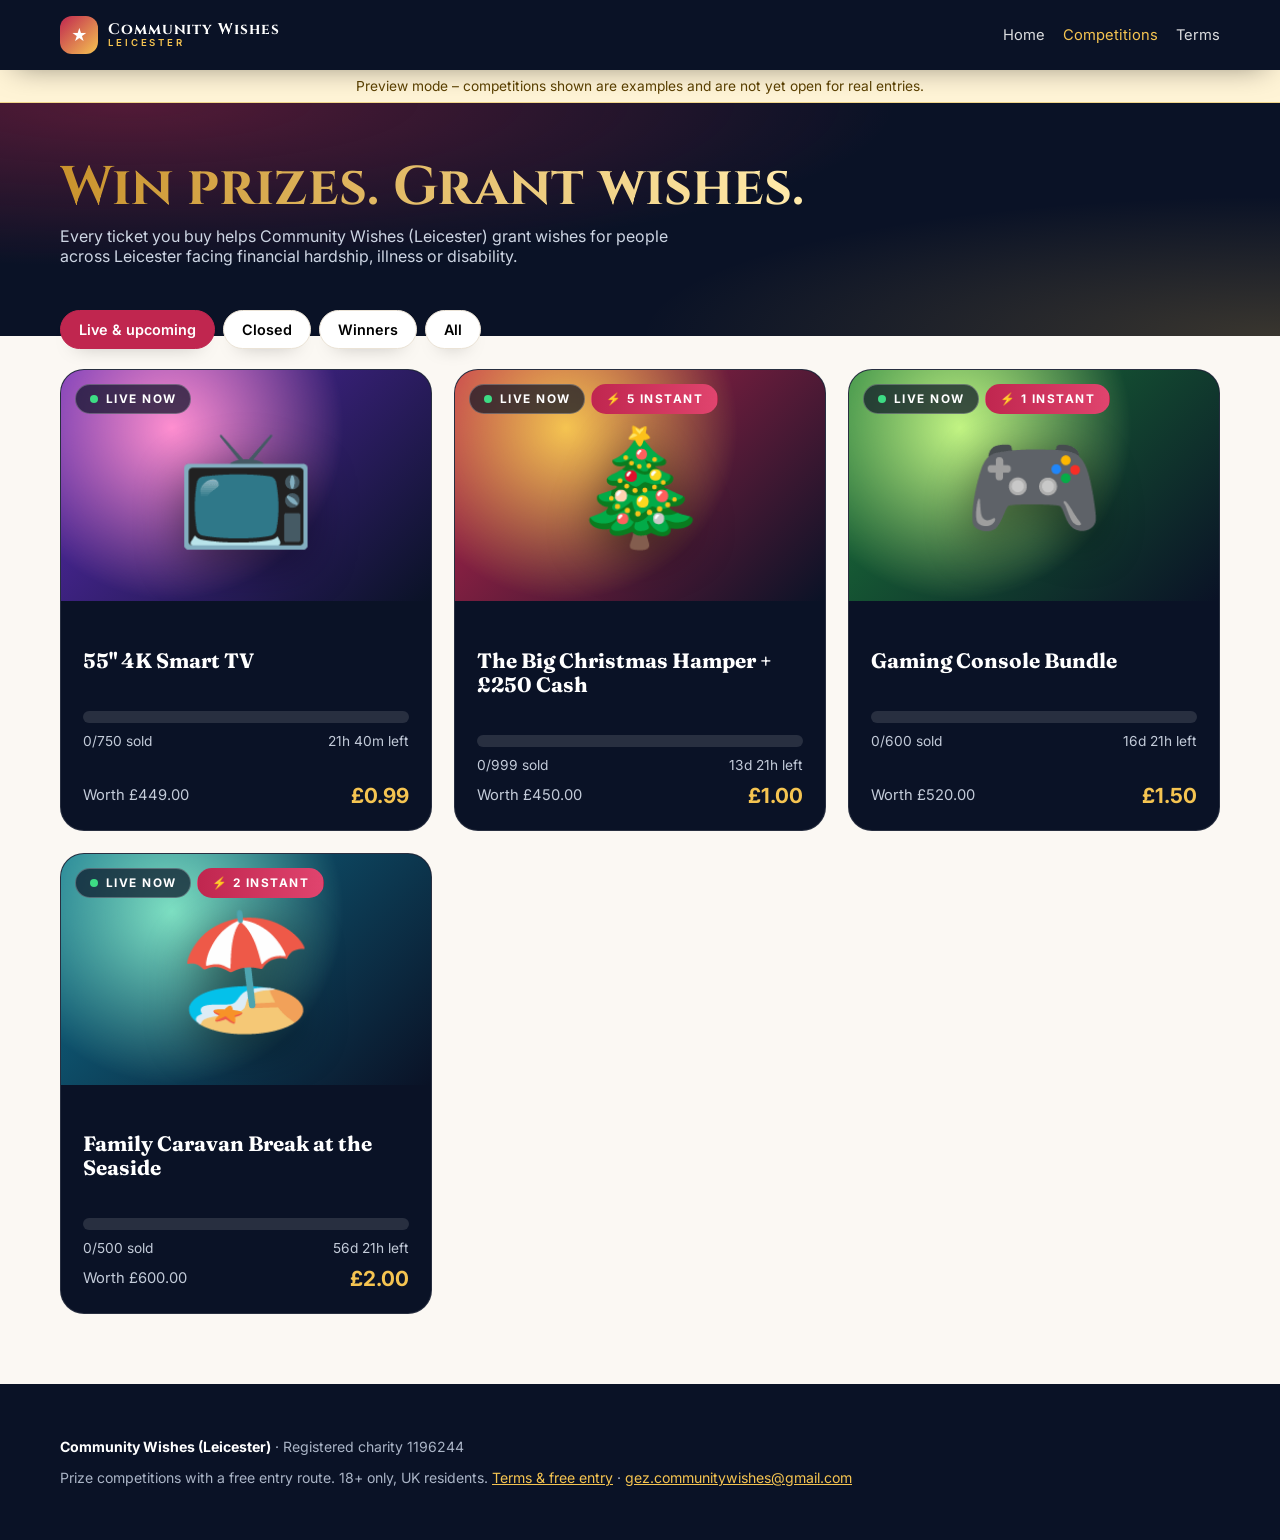
==== competitions.html @ ba55ee54 "Add charity competitions platform, admin, live draw and Xero export - Front-page competitions showca" ====
<!DOCTYPE html>
<html lang="en-GB">
<head>
<meta charset="utf-8"><meta name="viewport" content="width=device-width, initial-scale=1">
<title>Competitions | Community Wishes (Leicester)</title>
<meta name="description" content="Charity prize competitions from Community Wishes (Leicester). Win prizes, grant wishes. Registered charity 1196244.">
<meta name="theme-color" content="#0a1226">
<link rel="preconnect" href="https://fonts.googleapis.com"><link rel="preconnect" href="https://fonts.gstatic.com" crossorigin>
<link href="https://fonts.googleapis.com/css2?family=Cinzel:wght@700;900&family=Fraunces:opsz,wght@9..144,500;9..144,700&family=Inter:wght@400;500;600;700&display=swap" rel="stylesheet">
<link rel="stylesheet" href="comp/comp.css">
</head>
<body class="cw-page">
<header class="cw-top"><div class="in">
 <a class="cw-logo" href="./"><i>★</i><b>Community Wishes<small>LEICESTER</small></b></a>
 <nav><a href="./" class="hide-m">Home</a><a href="competitions.html" class="on">Competitions</a><a href="terms.html">Terms</a></nav>
</div></header>
<div id="banner"></div>
<main id="app"></main>
<footer class="cw-foot"><div class="cw-wrap" id="foot"></div></footer>

<div class="cw-modal" id="modal" role="dialog" aria-modal="true" aria-labelledby="mt"><div class="box"><button class="x" aria-label="Close">✕</button><div id="mbody"></div></div></div>
<canvas class="cw-confetti" id="confetti" aria-hidden="true"></canvas>

<script src="comp/store.js"></script>
<script>
const {esc,money,art,phase,PHASE_LABEL,soldCount,takenTickets,countdownParts}=CW;
const app=document.getElementById('app'), S=()=>CW.state, st=()=>CW.state.settings;
const params=new URLSearchParams(location.search);
let picked=new Set(), qty=1, page=0, filter='live', mode='dip';

function foot(){document.getElementById('foot').innerHTML=`<p><b style="color:#fff">${esc(st().charity)}</b> · Registered charity ${esc(st().charityNo)}</p>
<p style="margin-top:8px">Prize competitions with a free entry route. 18+ only, UK residents. <a href="terms.html">Terms & free entry</a> · <a href="mailto:${esc(st().email)}">${esc(st().email)}</a></p>`;
document.getElementById('banner').innerHTML=st().previewMode?'<div class="cw-banner">Preview mode – competitions shown are examples and are not yet open for real entries.</div>':'';}

/* ---------------- list ---------------- */
function list(){
  const comps=S().competitions.filter(c=>c.status!=='draft');
  const groups={live:c=>['live','soon'].includes(phase(c)),closed:c=>['closed','soldout','paused'].includes(phase(c)),drawn:c=>phase(c)==='drawn',all:()=>true};
  const shown=comps.filter(groups[filter]).sort((a,b)=>(a.endAt||0)-(b.endAt||0));
  document.title='Competitions | '+st().charity;
  app.innerHTML=`<section class="cw-hero"><div class="cw-wrap"><h1>Win prizes. Grant wishes.</h1>
   <p>Every ticket you buy helps ${esc(st().charity)} grant wishes for people across Leicester facing financial hardship, illness or disability.</p></div></section>
   <div class="cw-wrap"><div class="cw-filter">${[['live','Live & upcoming'],['closed','Closed'],['drawn','Winners'],['all','All']].map(([k,l])=>`<button data-f="${k}" aria-pressed="${filter===k}">${l}</button>`).join('')}</div>
   ${shown.length?`<div class="cw-list-grid">${shown.map(card).join('')}</div>`:`<div class="cw-empty"><h2 class="cw-section-t">Nothing here yet</h2><p>Check back soon – new competitions are added regularly.</p></div>`}</div>`;
  app.querySelectorAll('.cw-filter button').forEach(b=>b.onclick=()=>{filter=b.dataset.f;list()});
}
function card(c){
  const p=phase(c),sold=soldCount(c.id),pct=Math.min(100,Math.round(sold/c.maxTickets*100)),iw=(c.instantWins||[]).filter(w=>!w.wonBy).length;
  return `<a class="cw-card" href="?id=${encodeURIComponent(c.id)}"><div class="pic">${art(c)}<div class="tag"><span class="cw-tag ${p==='live'?'live':''}">${PHASE_LABEL[p]}</span>${iw?`<span class="cw-tag iw">⚡ ${iw} instant</span>`:''}</div></div>
  <div class="ci"><h4>${esc(c.title)}</h4>${p==='drawn'&&c.winner?`<div style="color:#ffe9a8">🏆 ${esc(c.winner.name.split(' ')[0])} – ticket #${c.winner.ticket}</div>`:`<div class="cw-bar"><i style="width:${pct}%"></i></div><div class="cw-barl" style="margin-top:0"><span>${sold}/${c.maxTickets} sold</span><span data-cds="${c.endAt}"></span></div>`}
  <div class="meta"><span>Worth ${money(c.prizeValue)}</span><b>${money(c.price)}</b></div></div></a>`;
}

/* ---------------- detail ---------------- */
function detail(c){
  const p=phase(c),sold=soldCount(c.id),left=c.maxTickets-sold,pct=Math.min(100,Math.round(sold/c.maxTickets*100));
  const max=Math.max(1,Math.min(c.maxPerPerson||left,left));
  qty=Math.min(Math.max(1,qty),max);
  document.title=c.title+' | '+st().charity;
  const open=p==='live';
  app.innerHTML=`<section class="cw-hero"><div class="cw-wrap"><p style="margin-bottom:10px"><a href="competitions.html" style="color:#f5c451;text-decoration:none">← All competitions</a></p>
   <span class="cw-tag ${p==='live'?'live':''}">${PHASE_LABEL[p]}</span><h1 style="margin-top:14px">${esc(c.title)}</h1>${c.subtitle?`<p>${esc(c.subtitle)}</p>`:''}</div></section>
  <div class="cw-wrap"><div class="cw-detail">
   <div style="display:grid;gap:22px;align-content:start">
    <div class="media">${art(c,true)}</div>
    <div class="cw-panel"><h2>The prize</h2><p style="font-weight:600;font-size:1.1rem">${esc(c.prize||c.title)} <span style="color:var(--cw-brand)">· worth ${money(c.prizeValue)}</span></p>
     ${c.description?`<p style="margin-top:10px;color:var(--cw-ink2);white-space:pre-line">${esc(c.description)}</p>`:''}
     <ul style="margin:16px 0 0;padding-left:18px;color:var(--cw-ink2);line-height:1.9">
      <li>${c.maxTickets} tickets · max ${c.maxPerPerson} per person</li>
      <li>${c.drawMode==='live'?'Drawn <b>live</b> by our team (streamed on Facebook)':'Drawn <b>automatically</b> & randomly when the timer ends'}</li>
      <li>Closes ${new Date(c.endAt).toLocaleString('en-GB',{weekday:'short',day:'numeric',month:'short',hour:'2-digit',minute:'2-digit'})}</li>
      <li>Free postal entry available – <a href="terms.html#free">how to enter for free</a></li></ul></div>
    ${(c.instantWins||[]).length?`<div class="cw-panel"><h2>⚡ Instant wins</h2><p style="color:var(--cw-ink2);margin:0 0 12px">If one of your ticket numbers matches a hidden instant-win number, you win straight away (with a correct answer).</p>
     <div class="cw-iwlist">${c.instantWins.map(w=>`<div class="${w.wonBy?'won':''}"><span>${esc(w.prize)}${w.value?` <small style="color:var(--cw-ink2)">(${money(w.value)})</small>`:''}</span><span class="st">${w.wonBy?`Won – #${w.ticket} ${esc((w.wonName||'').split(' ')[0])}`:'Still to win'}</span></div>`).join('')}</div></div>`:''}
   </div>
   <div style="display:grid;gap:22px;align-content:start">
    ${p==='drawn'&&c.winner?`<div class="cw-panel"><h2>🏆 Winner</h2><div class="cw-winbox"><div class="tk">#${c.winner.ticket}</div><div><b>${esc(c.winner.name.split(' ')[0])} ${esc((c.winner.name.split(' ')[1]||'').charAt(0))}.</b><br><small>${esc(c.winner.method)} · ${new Date(c.winner.at).toLocaleString('en-GB')} · from ${c.winner.poolSize} eligible tickets</small></div></div></div>`:''}
    <div class="cw-panel dk"><div class="cw-row" style="justify-content:space-between"><div class="cw-price"><b>${money(c.price)}</b><span>per ticket</span></div><span style="color:#aab4c6">Prize worth <b style="color:#f5c451">${money(c.prizeValue)}</b></span></div>
     ${['live','soon'].includes(p)?`<div style="margin-top:16px;font-size:.76rem;letter-spacing:.16em;text-transform:uppercase;color:#aab4c6">${p==='soon'?'Opens in':'Closes in'}</div><div class="cw-cd" style="margin-top:8px" data-cd="${p==='soon'?c.startAt:c.endAt}"></div>`:''}
     <div style="margin-top:16px"><div class="cw-bar"><i style="width:${pct}%"></i></div><div class="cw-barl"><span>${sold} sold (${pct}%)</span><span>${left} remaining</span></div></div></div>
    ${open?`<div class="cw-panel" id="enter"><h2>1 · Your tickets</h2>
     <div class="cw-tabs"><button data-m="dip" aria-pressed="${mode==='dip'}">🎲 Lucky dip</button><button data-m="pick" aria-pressed="${mode==='pick'}">🔢 Pick my numbers</button></div>
     <div id="tickets"></div>
     <div class="cw-total"><span id="tcount"></span><b id="ttotal"></b></div>
     <h2 style="margin-top:22px">2 · Answer the question</h2>
     ${c.question&&c.question.q?`<div class="cw-q"><p style="font-weight:600">${esc(c.question.q)}</p>${c.question.options.map((o,i)=>o?`<label><input type="radio" name="ans" value="${i}"> ${esc(o)}</label>`:'').join('')}</div>`:'<p style="color:var(--cw-ink2)">No question for this competition.</p>'}
     <h2 style="margin-top:22px">3 · Your details</h2>
     <form class="cw-f" id="ef" novalidate>
      <label>Full name<input name="name" autocomplete="name" required></label>
      <div class="two"><label>Email<input name="email" type="email" autocomplete="email" required></label><label>Phone<input name="phone" type="tel" autocomplete="tel"></label></div>
      <label class="cw-check"><input type="checkbox" name="age" required> I am 18 or over and a UK resident</label>
      <label class="cw-check"><input type="checkbox" name="terms" required> I agree to the <a href="terms.html" target="_blank">competition terms</a></label>
      <div class="cw-err" id="err" role="alert"></div>
      <button class="cw-btn p" style="width:100%;padding:16px;font-size:1.05rem" id="go">Reserve my tickets</button>
      <p style="font-size:.84rem;color:var(--cw-ink2);text-align:center">You'll get a payment reference. Tickets are held for ${st().holdHours} hours while we receive your payment.</p>
     </form></div>`:`<div class="cw-panel" style="text-align:center"><h2>${p==='soon'?'Opening soon':p==='drawn'?'This competition has finished':'Entries are closed'}</h2><p style="color:var(--cw-ink2)">${p==='soon'?'Come back when the timer hits zero.':p==='drawn'?'Thank you to everyone who entered – every ticket helps grant a wish.':'The draw will take place soon. Good luck!'}</p><a class="cw-btn p" href="competitions.html" style="margin-top:14px">See other competitions</a></div>`}
   </div></div></div>`;
  if(open)wireEntry(c);
  tick();
}

function wireEntry(c){
  app.querySelectorAll('.cw-tabs [data-m]').forEach(b=>b.onclick=()=>{mode=b.dataset.m;picked.clear();detail(c);document.getElementById('enter').scrollIntoView({block:'start'})});
  renderTickets(c);
  document.getElementById('ef').onsubmit=e=>{e.preventDefault();submit(c)};
}
function maxFor(c){const left=c.maxTickets-soldCount(c.id);return Math.max(1,Math.min(c.maxPerPerson||left,left))}
function renderTickets(c){
  const box=document.getElementById('tickets'),max=maxFor(c);
  if(mode==='dip'){
    const quick=[1,5,10,25,50,100].filter(n=>n<=max);
    box.innerHTML=`<div class="cw-qty"><button type="button" data-d="-1" aria-label="Fewer">−</button><input type="number" id="q" min="1" max="${max}" value="${qty}" aria-label="Number of tickets"><button type="button" data-d="1" aria-label="More">+</button><input type="range" id="qr" min="1" max="${max}" value="${qty}" aria-label="Tickets slider"></div>
     <div class="cw-quick">${quick.map(n=>`<button type="button" data-n="${n}">${n} ticket${n>1?'s':''}</button>`).join('')}</div>
     <p style="font-size:.86rem;color:var(--cw-ink2);margin-top:10px">Your numbers are picked at random from the tickets still available.</p>`;
    const set=v=>{qty=Math.min(max,Math.max(1,+v||1));box.querySelector('#q').value=qty;box.querySelector('#qr').value=qty;totals(c)};
    box.querySelectorAll('[data-d]').forEach(b=>b.onclick=()=>set(qty+ +b.dataset.d));
    box.querySelectorAll('[data-n]').forEach(b=>b.onclick=()=>set(b.dataset.n));
    box.querySelector('#q').oninput=e=>set(e.target.value);box.querySelector('#qr').oninput=e=>set(e.target.value);
  }else{
    const taken=takenTickets(c.id),per=100,pages=Math.ceil(c.maxTickets/per);page=Math.min(page,pages-1);
    const from=page*per+1,to=Math.min(c.maxTickets,from+per-1);let nums='';
    for(let i=from;i<=to;i++)nums+=`<button type="button" data-t="${i}" class="${picked.has(i)?'sel':''}" ${taken.has(i)?'disabled aria-label="Ticket '+i+' taken"':''}>${i}</button>`;
    box.innerHTML=`${pages>1?`<div class="cw-tabs">${Array.from({length:pages},(_,k)=>`<button type="button" data-pg="${k}" aria-pressed="${k===page}">${k*per+1}–${Math.min(c.maxTickets,(k+1)*per)}</button>`).join('')}</div>`:''}
     <div class="cw-nums">${nums}</div>
     <div style="display:flex;gap:8px;margin-top:10px;flex-wrap:wrap"><button type="button" class="cw-btn o sm" id="rnd">+ Random number</button><button type="button" class="cw-btn o sm" id="clr">Clear</button></div>
     <div class="cw-chips" style="margin-top:10px">${[...picked].sort((a,b)=>a-b).map(n=>`<span class="cw-chip">#${n}</span>`).join('')}</div>`;
    box.querySelectorAll('[data-pg]').forEach(b=>b.onclick=()=>{page=+b.dataset.pg;renderTickets(c)});
    box.querySelectorAll('[data-t]').forEach(b=>b.onclick=()=>{const n=+b.dataset.t;if(picked.has(n))picked.delete(n);else{if(picked.size>=max)return alertErr(`Maximum ${max} tickets.`);picked.add(n)}renderTickets(c)});
    box.querySelector('#rnd').onclick=()=>{if(picked.size>=max)return alertErr(`Maximum ${max} tickets.`);const t=takenTickets(c.id);picked.forEach(n=>t.add(n));const free=[];for(let i=1;i<=c.maxTickets;i++)if(!t.has(i))free.push(i);if(!free.length)return;picked.add(free[CW.randInt(free.length)]);renderTickets(c)};
    box.querySelector('#clr').onclick=()=>{picked.clear();renderTickets(c)};
  }
  totals(c);
}
function alertErr(m){const e=document.getElementById('err');if(e)e.textContent=m}
function totals(c){const n=mode==='dip'?qty:picked.size;document.getElementById('tcount').textContent=`${n} ticket${n===1?'':'s'} × ${money(c.price)}`;document.getElementById('ttotal').textContent=money(n*c.price);alertErr('')}

function submit(c){
  const f=document.getElementById('ef'),d=Object.fromEntries(new FormData(f));const ans=app.querySelector('input[name=ans]:checked');
  if(c.question&&c.question.q&&!ans)return alertErr('Please answer the question.');
  if(!d.name||!d.email||!/^\S+@\S+\.\S+$/.test(d.email))return alertErr('Please enter your name and a valid email.');
  if(!d.age||!d.terms)return alertErr('Please confirm you are 18+ and agree to the terms.');
  const tickets=mode==='dip'?CW.luckyDip(c.id,qty):[...picked];
  if(!tickets.length)return alertErr('Please choose at least one ticket.');
  try{
    const e=CW.createEntry({compId:c.id,name:d.name,email:d.email,phone:d.phone,tickets,answerIdx:ans?ans.value:-1});
    picked.clear();showConfirm(c,e);
  }catch(err){alertErr(err.message);if(mode==='pick')renderTickets(c)}
}

function showConfirm(c,e){
  const wins=(c.instantWins||[]).filter(w=>e.instantWins.includes(w.id));
  const s=st();
  document.getElementById('mbody').innerHTML=`<h2 id="mt" style="font-family:Fraunces,serif;font-size:1.7rem;margin:0 0 6px">${wins.length?'You\'re an instant winner!':'Tickets reserved!'}</h2>
   ${wins.map(w=>`<div class="cw-win"><div style="font-size:2.6rem">⚡</div><h3>${esc(w.prize)}</h3><p>Ticket #${w.ticket} matched an instant-win number! We'll be in touch once your payment is received.</p></div>`).join('')}
   <p style="color:var(--cw-ink2)">Thank you ${esc(e.name.split(' ')[0])}! Your tickets for <b>${esc(c.title)}</b>:</p>
   <div class="cw-chips" style="margin:10px 0 16px">${e.tickets.map(t=>`<span class="cw-chip ${wins.some(w=>w.ticket===t)?'w':''}">#${t}</span>`).join('')}</div>
   ${e.correct?'':'<p class="cw-err">Your answer was not correct, so these tickets will not be included in the draw.</p>'}
   ${e.amount>0?`<div style="background:var(--cw-bg);border-radius:16px;padding:18px;margin-top:8px"><b>Complete your payment of ${money(e.amount)}</b>
    <table style="width:100%;margin-top:10px;font-size:.95rem;border-collapse:collapse">
    <tr><td style="color:var(--cw-ink2);padding:3px 0">Account name</td><td><b>${esc(s.bankName)}</b></td></tr>
    <tr><td style="color:var(--cw-ink2);padding:3px 0">Sort code</td><td><b>${esc(s.sortCode)}</b></td></tr>
    <tr><td style="color:var(--cw-ink2);padding:3px 0">Account no.</td><td><b>${esc(s.accountNo)}</b></td></tr>
    <tr><td style="color:var(--cw-ink2);padding:3px 0">Reference</td><td><b style="color:var(--cw-brand);font-size:1.1rem">${esc(e.ref)}</b> <button class="cw-btn o sm" id="cp">Copy</button></td></tr></table>
    <p style="font-size:.84rem;color:var(--cw-ink2);margin-top:10px">Please use the reference exactly. Your tickets are held for ${s.holdHours} hours. You can also pay cash to a Community Wishes volunteer.</p></div>`:''}
   <button class="cw-btn p" style="width:100%;margin-top:18px" id="done">Done</button>`;
  openModal();
  const cp=document.getElementById('cp');if(cp)cp.onclick=()=>{navigator.clipboard&&navigator.clipboard.writeText(e.ref);cp.textContent='Copied ✓'};
  document.getElementById('done').onclick=()=>{closeModal();route()};
  if(wins.length)confetti();
}
const modal=document.getElementById('modal');
function openModal(){modal.classList.add('open');document.body.style.overflow='hidden';modal.querySelector('.x').focus()}
function closeModal(){modal.classList.remove('open');document.body.style.overflow=''}
modal.querySelector('.x').onclick=()=>{closeModal();route()};
addEventListener('keydown',e=>{if(e.key==='Escape'&&modal.classList.contains('open')){closeModal();route()}});

function confetti(){if(matchMedia('(prefers-reduced-motion: reduce)').matches)return;const cv=document.getElementById('confetti'),x=cv.getContext('2d');cv.width=innerWidth;cv.height=innerHeight;
 const P=Array.from({length:180},()=>({x:Math.random()*cv.width,y:-20-Math.random()*cv.height*.5,vx:(Math.random()-.5)*4,vy:Math.random()*3+2,r:Math.random()*6+4,c:['#f5c451','#c0264f','#fff','#ffe9a8','#e0446e'][Math.random()*5|0],a:Math.random()*6}));let f=0;
 (function loop(){x.clearRect(0,0,cv.width,cv.height);P.forEach(p=>{p.x+=p.vx;p.y+=p.vy;p.a+=.1;x.save();x.translate(p.x,p.y);x.rotate(p.a);x.fillStyle=p.c;x.fillRect(-p.r/2,-p.r/4,p.r,p.r/2);x.restore()});if(++f<260)requestAnimationFrame(loop);else x.clearRect(0,0,cv.width,cv.height)})()}

function tick(){
  document.querySelectorAll('[data-cd]').forEach(el=>{const t=countdownParts(+el.dataset.cd-Date.now());el.innerHTML=[['d','Days'],['h','Hours'],['m','Mins'],['s','Secs']].map(([k,l])=>`<div><b>${String(t[k]).padStart(2,'0')}</b><small>${l}</small></div>`).join('');
   if(+el.dataset.cd<=Date.now()&&!el.dataset.fired){el.dataset.fired=1;setTimeout(()=>{CW.runDueAutoDraws();route()},1200)}});
  document.querySelectorAll('[data-cds]').forEach(el=>{const ms=+el.dataset.cds-Date.now();if(ms<=0){el.textContent='Closed';return}const t=countdownParts(ms);el.textContent=t.d?`${t.d}d ${t.h}h left`:`${t.h}h ${t.m}m left`});
}
setInterval(tick,1000);

function route(){
  CW.releaseExpired();CW.runDueAutoDraws();foot();
  const id=params.get('id');
  if(id){const c=CW.comp(id);if(c&&c.status!=='draft')return detail(c);app.innerHTML='<div class="cw-wrap cw-empty"><h2 class="cw-section-t">Competition not found</h2><a class="cw-btn p" href="competitions.html">See all competitions</a></div>';return}
  list();
}
route();
CW.syncPublished().then(ch=>{if(ch&&!modal.classList.contains('open')&&!document.activeElement.closest('#ef'))route()});
</script>
</body>
</html>
---- comp/comp.css ----
/* Community Wishes – Competitions styles (matches main site palette) */
html,body{overflow-x:clip}
:root{--cw-navy:#0a1226;--cw-navy2:#121d38;--cw-brand:#c0264f;--cw-gold:#f5c451;--cw-gold2:#ffe9a8;--cw-ink:#0d1628;--cw-ink2:#46536a;--cw-bg:#fbf8f3;--cw-line:#ebe3d6;--cw-ok:#1f9d55;--cw-warn:#d9480f}
.cw-art{position:relative;width:100%;height:100%;min-height:100%;display:grid;place-items:center;background:radial-gradient(circle at 30% 25%,var(--b),transparent 55%),linear-gradient(135deg,var(--a),#0a1226);overflow:hidden}
.cw-art span{font-size:clamp(3.5rem,9vw,7rem);filter:drop-shadow(0 12px 24px rgba(0,0,0,.45));animation:cwbob 5s ease-in-out infinite}
.cw-art i{position:absolute;border-radius:50%;border:2px solid rgba(255,255,255,.18);width:60%;aspect-ratio:1;animation:cwring 6s linear infinite}
.cw-art i:nth-child(3){animation-delay:-2s}.cw-art i:nth-child(4){animation-delay:-4s}
@keyframes cwbob{50%{transform:translateY(-10px) rotate(-4deg)}}
@keyframes cwring{from{transform:scale(.3);opacity:1}to{transform:scale(2);opacity:0}}

/* ===== front-page showcase ===== */
.cw-show{background:var(--cw-navy);color:#fff;padding:110px 0 120px;position:relative;overflow:hidden;isolation:isolate}
.cw-show::before{content:"";position:absolute;inset:0;z-index:-1;background:radial-gradient(ellipse 60% 50% at 15% 10%,rgba(192,38,79,.35),transparent),radial-gradient(ellipse 50% 45% at 90% 85%,rgba(245,196,81,.22),transparent)}
.cw-show::after{content:"";position:absolute;inset:0;z-index:-1;background-image:linear-gradient(rgba(255,255,255,.04) 1px,transparent 1px),linear-gradient(90deg,rgba(255,255,255,.04) 1px,transparent 1px);background-size:56px 56px;mask:radial-gradient(ellipse at center,#000 30%,transparent 75%)}
.cw-show .head p{color:#c7cfdd}.cw-show .eyebrow{color:var(--cw-gold)}
.cw-show h2.t em{font-style:normal;background:linear-gradient(90deg,var(--cw-gold),#fff,var(--cw-gold));background-size:200%;-webkit-background-clip:text;background-clip:text;color:transparent;animation:gr 4s linear infinite}
.cw-feat{display:grid;grid-template-columns:1.15fr 1fr;border-radius:32px;overflow:hidden;background:linear-gradient(160deg,rgba(255,255,255,.09),rgba(255,255,255,.03));border:1px solid rgba(255,255,255,.14);box-shadow:0 40px 90px -30px rgba(0,0,0,.8),0 0 0 1px rgba(245,196,81,.08) inset;position:relative}
.cw-feat::before{content:"";position:absolute;inset:-1px;border-radius:inherit;padding:1.5px;background:conic-gradient(from var(--cwa,0deg),var(--cw-gold),transparent 25%,var(--cw-brand) 50%,transparent 75%,var(--cw-gold));-webkit-mask:linear-gradient(#000 0 0) content-box,linear-gradient(#000 0 0);-webkit-mask-composite:xor;mask-composite:exclude;animation:cwspin 6s linear infinite;pointer-events:none}
@property --cwa{syntax:'<angle>';initial-value:0deg;inherits:false}
@keyframes cwspin{to{--cwa:360deg}}
.cw-feat .pic{position:relative;min-height:440px}
.cw-feat .pic img{position:absolute;inset:0;width:100%;height:100%;object-fit:cover}
.cw-feat .pic .cw-art{position:absolute;inset:0}
.cw-feat .pic .tag{position:absolute;top:20px;left:20px;z-index:2}
.cw-feat .body{padding:44px 42px;display:flex;flex-direction:column;gap:16px}
.cw-feat h3{font-family:Fraunces,Georgia,serif;font-size:clamp(1.8rem,3.2vw,2.6rem);line-height:1.08}
.cw-feat .val{color:var(--cw-gold);font-weight:700;letter-spacing:.04em}
.cw-feat p.d{color:#cdd5e3}
.cw-tag{display:inline-flex;align-items:center;gap:8px;padding:7px 14px;border-radius:999px;font:700 .74rem Inter,sans-serif;letter-spacing:.12em;text-transform:uppercase;background:rgba(10,18,38,.7);backdrop-filter:blur(10px);border:1px solid rgba(255,255,255,.25);color:#fff}
.cw-tag.live::before{content:"";width:8px;height:8px;border-radius:50%;background:#3ddc84;box-shadow:0 0 0 0 rgba(61,220,132,.7);animation:cwpulse 1.6s infinite}
.cw-tag.iw{background:linear-gradient(90deg,var(--cw-brand),#e0446e);border-color:transparent}
@keyframes cwpulse{70%{box-shadow:0 0 0 10px rgba(61,220,132,0)}100%{box-shadow:0 0 0 0 rgba(61,220,132,0)}}
.cw-cd{display:flex;gap:10px}
.cw-cd div{flex:1;min-width:0;text-align:center;padding:12px 4px;border-radius:16px;background:rgba(0,0,0,.35);border:1px solid rgba(255,255,255,.12)}
.cw-cd b{display:block;font:900 clamp(1.5rem,3vw,2.2rem) Cinzel,serif;color:var(--cw-gold2);font-variant-numeric:tabular-nums;line-height:1.1}
.cw-cd small{font-size:.68rem;letter-spacing:.18em;text-transform:uppercase;color:#aab4c6}
.cw-bar{height:12px;border-radius:999px;background:rgba(255,255,255,.12);overflow:hidden}
.cw-bar i{display:block;height:100%;border-radius:inherit;background:linear-gradient(90deg,var(--cw-brand),var(--cw-gold));background-size:200%;animation:gr 3s linear infinite;transition:width 1.2s cubic-bezier(.2,.7,.2,1)}
.cw-barl{display:flex;justify-content:space-between;font-size:.86rem;color:#c3cbd9;margin-top:6px}
.cw-price{display:flex;align-items:baseline;gap:8px}.cw-price b{font:900 2.4rem Cinzel,serif;color:#fff}.cw-price span{color:#aab4c6}
.cw-row{display:flex;gap:12px;flex-wrap:wrap;align-items:center}
.cw-grid{display:grid;grid-template-columns:repeat(3,1fr);gap:22px;margin-top:28px}
.cw-card{display:flex;flex-direction:column;border-radius:24px;overflow:hidden;background:rgba(255,255,255,.06);border:1px solid rgba(255,255,255,.12);text-decoration:none;color:#fff;transition:transform .4s,background .4s,box-shadow .4s}
.cw-card:hover{transform:translateY(-8px);background:rgba(255,255,255,.1);box-shadow:0 30px 60px -25px rgba(0,0,0,.8)}
.cw-card .pic{position:relative;aspect-ratio:16/10;overflow:hidden}
.cw-card .pic img,.cw-card .pic .cw-art{position:absolute;inset:0;width:100%;height:100%;object-fit:cover;transition:transform 1s}
.cw-card:hover .pic img{transform:scale(1.08)}
.cw-card .pic .tag{position:absolute;top:14px;left:14px;display:flex;gap:6px;flex-wrap:wrap}
.cw-card .ci{padding:20px 22px 22px;display:flex;flex-direction:column;gap:10px;flex:1}
.cw-card h4{font-family:Fraunces,Georgia,serif;font-size:1.3rem;line-height:1.15}
.cw-card .meta{display:flex;justify-content:space-between;align-items:center;margin-top:auto;font-size:.92rem;color:#c3cbd9}
.cw-card .meta b{font-size:1.3rem;color:var(--cw-gold)}
.cw-steps{display:grid;grid-template-columns:repeat(4,1fr);gap:16px;margin-top:56px}
.cw-steps div{padding:22px;border-radius:20px;background:rgba(255,255,255,.05);border:1px solid rgba(255,255,255,.1)}
.cw-steps b{display:grid;place-items:center;width:40px;height:40px;border-radius:12px;background:linear-gradient(135deg,var(--cw-brand),var(--cw-gold));margin-bottom:12px;font-family:Cinzel}
.cw-steps h5{font:600 1.05rem Inter,sans-serif;margin-bottom:4px}.cw-steps p{font-size:.9rem;color:#b8c1d1}
.cw-ticker{margin-top:44px;border-radius:18px;background:rgba(255,255,255,.05);border:1px solid rgba(255,255,255,.1);overflow:hidden;display:flex;align-items:center}
.cw-ticker strong{flex:none;padding:14px 18px;background:linear-gradient(90deg,var(--cw-brand),#e0446e);font-size:.8rem;letter-spacing:.14em;text-transform:uppercase}
.cw-ticker .tr{overflow:hidden;flex:1;mask:linear-gradient(90deg,transparent,#000 6%,#000 94%,transparent)}
.cw-ticker .tr div{display:inline-flex;gap:40px;white-space:nowrap;padding:14px 0;animation:cwmar 40s linear infinite}
.cw-ticker span{color:#dfe4ec;font-size:.92rem}.cw-ticker span b{color:var(--cw-gold)}
@keyframes cwmar{from{transform:translateX(0)}to{transform:translateX(-50%)}}
.cw-stats{display:grid;grid-template-columns:repeat(3,1fr);gap:16px;margin:0 auto 46px;max-width:820px}
.cw-stats div{text-align:center;padding:16px;border-radius:18px;background:rgba(255,255,255,.04);border:1px solid rgba(255,255,255,.08)}
.cw-stats b{display:block;font:900 clamp(1.6rem,3.4vw,2.4rem) Cinzel,serif;background:linear-gradient(90deg,var(--cw-gold),var(--cw-gold2));-webkit-background-clip:text;background-clip:text;color:transparent}
.cw-stats span{font-size:.82rem;letter-spacing:.12em;text-transform:uppercase;color:#aab4c6}
.cw-note{text-align:center;margin-top:26px;font-size:.84rem;color:#8f9ab0}.cw-note a{color:var(--cw-gold)}
.cw-preview{display:inline-block;margin:0 auto 22px;padding:6px 14px;border-radius:999px;background:rgba(245,196,81,.12);border:1px dashed rgba(245,196,81,.5);color:var(--cw-gold2);font-size:.8rem}
@media (max-width:1000px){.cw-grid{grid-template-columns:repeat(2,1fr)}.cw-steps{grid-template-columns:repeat(2,1fr)}}
@media (max-width:860px){.cw-feat{grid-template-columns:1fr}.cw-feat .pic{min-height:280px}.cw-feat .body{padding:28px 22px}.cw-show{padding:84px 0}}
@media (max-width:560px){.cw-grid,.cw-steps{grid-template-columns:1fr}.cw-stats{grid-template-columns:1fr 1fr 1fr;gap:8px}.cw-stats div{padding:12px 6px}.cw-stats span{font-size:.62rem;letter-spacing:.06em}}

/* ===== subpage shell ===== */
.cw-page{font-family:Inter,system-ui,sans-serif;background:var(--cw-bg);color:var(--cw-ink);margin:0;min-height:100vh;-webkit-font-smoothing:antialiased}
.cw-page *{box-sizing:border-box}
.cw-top{background:var(--cw-navy);color:#fff;position:sticky;top:0;z-index:50;box-shadow:0 10px 30px -15px rgba(0,0,0,.5)}
.cw-top .in{max-width:1200px;margin:auto;padding:0 20px;height:70px;display:flex;align-items:center;justify-content:space-between;gap:12px}
.cw-top a{color:#fff;text-decoration:none}
.cw-logo{display:flex;align-items:center;gap:10px}
.cw-logo i{width:38px;height:38px;border-radius:12px;background:linear-gradient(135deg,var(--cw-brand),var(--cw-gold));display:grid;place-items:center;font-style:normal}
.cw-logo b{font-family:Cinzel,serif;font-size:.95rem;letter-spacing:.06em;line-height:1.05}.cw-logo small{display:block;font:600 .6rem Inter;letter-spacing:.3em;color:var(--cw-gold)}
.cw-top nav{display:flex;gap:18px;font-size:.92rem;align-items:center}
.cw-top nav a{opacity:.85}.cw-top nav a:hover,.cw-top nav a.on{opacity:1;color:var(--cw-gold)}
.cw-wrap{max-width:1200px;margin:auto;padding:0 20px}
.cw-hero{background:var(--cw-navy);color:#fff;padding:56px 0 70px;position:relative;overflow:hidden;isolation:isolate}
.cw-hero::before{content:"";position:absolute;inset:0;z-index:-1;background:radial-gradient(ellipse 60% 70% at 10% 0,rgba(192,38,79,.4),transparent),radial-gradient(ellipse 50% 60% at 100% 100%,rgba(245,196,81,.2),transparent)}
.cw-hero h1{font-family:Cinzel,serif;font-size:clamp(2rem,5vw,3.4rem);background:linear-gradient(100deg,#c9922c,#ffe9a8,#fff,#f5c451,#c9922c);background-size:250%;-webkit-background-clip:text;background-clip:text;color:transparent;animation:cwshine 6s linear infinite;line-height:1.05;margin:0 0 10px}
@keyframes cwshine{from{background-position:250% 0}to{background-position:0 0}}
@keyframes gr{to{background-position:200% 0}}
.cw-hero p{color:#cdd5e3;max-width:62ch;margin:0}
.cw-btn{display:inline-flex;align-items:center;justify-content:center;gap:8px;padding:13px 24px;border-radius:999px;font:600 .98rem Inter,sans-serif;border:1.5px solid transparent;cursor:pointer;text-decoration:none;transition:transform .2s,box-shadow .2s,background .2s;color:inherit;background:none}
.cw-btn:hover{transform:translateY(-2px)}
.cw-btn:disabled{opacity:.5;cursor:not-allowed;transform:none}
.cw-btn.p{background:linear-gradient(120deg,#c0264f,#e0446e,#c0264f);background-size:200%;color:#fff;box-shadow:0 12px 26px -12px rgba(192,38,79,.8);animation:gr 6s linear infinite}
.cw-btn.g{background:linear-gradient(90deg,#f5c451,#ffe9a8,#f5c451);background-size:200%;color:#3b2500;box-shadow:0 12px 26px -12px rgba(245,196,81,.7);animation:gr 5s linear infinite}
.cw-btn.o{border-color:currentColor}
.cw-btn.gh{background:rgba(255,255,255,.1);border-color:rgba(255,255,255,.4);color:#fff}
.cw-btn.sm{padding:7px 14px;font-size:.84rem}
.cw-btn.ok{background:var(--cw-ok);color:#fff}.cw-btn.bad{background:#c92a2a;color:#fff}.cw-btn.dark{background:var(--cw-navy);color:#fff}
.cw-banner{background:#fff4d6;color:#5c4100;border-bottom:1px solid #f0d58a;font-size:.86rem;text-align:center;padding:8px 16px}

/* competition detail */
.cw-detail{display:grid;grid-template-columns:1.05fr 1fr;gap:40px;margin-top:-40px;position:relative}
.cw-detail .media{border-radius:28px;overflow:hidden;aspect-ratio:4/3;position:relative;box-shadow:0 30px 60px -25px rgba(10,18,38,.45);background:var(--cw-navy)}
.cw-detail .media img,.cw-detail .media .cw-art{position:absolute;inset:0;width:100%;height:100%;object-fit:cover}
.cw-panel{background:#fff;border:1px solid var(--cw-line);border-radius:24px;padding:26px;box-shadow:0 20px 40px -30px rgba(10,18,38,.4)}
.cw-panel h2{font-family:Fraunces,Georgia,serif;font-size:1.5rem;margin:0 0 12px}
.cw-panel.dk{background:var(--cw-navy);color:#fff;border-color:transparent}
.cw-detail .cw-cd div{background:var(--cw-navy);border:0}
.cw-qty{display:flex;align-items:center;gap:12px;margin:10px 0}
.cw-qty button{width:46px;height:46px;border-radius:14px;border:1px solid var(--cw-line);background:#fff;font-size:1.4rem;cursor:pointer}
.cw-qty input[type=number]{width:90px;text-align:center;font:700 1.4rem Inter;border:1px solid var(--cw-line);border-radius:14px;padding:8px}
.cw-qty input[type=range]{flex:1;accent-color:var(--cw-brand)}
.cw-quick{display:flex;gap:8px;flex-wrap:wrap}
.cw-quick button{padding:8px 14px;border-radius:999px;border:1px solid var(--cw-line);background:#fff;font:600 .88rem Inter;cursor:pointer}
.cw-quick button:hover{border-color:var(--cw-brand);color:var(--cw-brand)}
.cw-total{display:flex;justify-content:space-between;align-items:center;padding:16px 18px;border-radius:16px;background:var(--cw-bg);margin:14px 0;font-weight:600}
.cw-total b{font:900 1.8rem Cinzel,serif;color:var(--cw-brand)}
.cw-tabs{display:flex;gap:6px;flex-wrap:wrap;margin-bottom:10px}
.cw-tabs button{padding:6px 12px;border-radius:10px;border:1px solid var(--cw-line);background:#fff;font:600 .8rem Inter;cursor:pointer}
.cw-tabs button[aria-pressed=true]{background:var(--cw-navy);color:#fff;border-color:var(--cw-navy)}
.cw-nums{display:grid;grid-template-columns:repeat(10,1fr);gap:5px}
.cw-nums button{aspect-ratio:1;border-radius:9px;border:1px solid var(--cw-line);background:#fff;font:600 .78rem Inter;cursor:pointer;padding:0;transition:.15s}
.cw-nums button:hover:not(:disabled){border-color:var(--cw-brand)}
.cw-nums button.sel{background:var(--cw-brand);color:#fff;border-color:var(--cw-brand)}
.cw-nums button:disabled{background:#eee9e1;color:#b5ad9f;text-decoration:line-through;cursor:not-allowed}
.cw-chips{display:flex;flex-wrap:wrap;gap:6px}
.cw-chip{padding:4px 10px;border-radius:999px;background:var(--cw-navy);color:var(--cw-gold2);font:700 .8rem Inter;font-variant-numeric:tabular-nums}
.cw-chip.w{background:linear-gradient(90deg,var(--cw-brand),#e0446e);color:#fff}
.cw-q label{display:flex;gap:10px;align-items:center;padding:12px 14px;border:1.5px solid var(--cw-line);border-radius:14px;margin-top:8px;cursor:pointer;font-weight:500}
.cw-q label:has(input:checked){border-color:var(--cw-brand);background:#fff0f4}
.cw-q input{accent-color:var(--cw-brand);width:18px;height:18px}
.cw-f{display:grid;gap:12px}
.cw-f label{display:grid;gap:5px;font-size:.86rem;font-weight:600;color:var(--cw-ink2)}
.cw-f input,.cw-f select,.cw-f textarea{font:500 1rem Inter,sans-serif;padding:11px 13px;border:1px solid #d9d1c3;border-radius:12px;background:#fff;color:var(--cw-ink);width:100%}
.cw-f input:focus,.cw-f select:focus,.cw-f textarea:focus{outline:2px solid var(--cw-gold);border-color:transparent}
.cw-f .two{display:grid;grid-template-columns:1fr 1fr;gap:12px}
.cw-f .three{display:grid;grid-template-columns:1fr 1fr 1fr;gap:12px}
.cw-check{display:flex!important;grid-template-columns:none!important;gap:10px!important;align-items:flex-start;font-weight:500!important}
.cw-check input{width:18px!important;height:18px;margin-top:2px;accent-color:var(--cw-brand);flex:none}
.cw-err{color:#c92a2a;font-weight:600;font-size:.9rem;min-height:1.2em}
.cw-iwlist{display:grid;gap:8px}
.cw-iwlist div{display:flex;justify-content:space-between;align-items:center;gap:10px;padding:10px 14px;border-radius:12px;background:var(--cw-bg);font-size:.92rem}
.cw-iwlist div.won{opacity:.7}
.cw-iwlist .st{font-size:.76rem;font-weight:700;padding:3px 9px;border-radius:999px;background:#e6f7ee;color:var(--cw-ok);white-space:nowrap}
.cw-iwlist .won .st{background:#ffe3ea;color:var(--cw-brand)}
.cw-modal{position:fixed;inset:0;z-index:200;background:rgba(5,9,20,.82);backdrop-filter:blur(8px);display:none;align-items:center;justify-content:center;padding:20px;overflow:auto}
.cw-modal.open{display:flex}
.cw-modal .box{background:#fff;border-radius:26px;max-width:560px;width:100%;padding:30px;position:relative;max-height:92vh;overflow:auto}
.cw-modal .x{position:absolute;top:14px;right:14px;width:40px;height:40px;border-radius:50%;border:0;background:#f1ece4;font-size:1.1rem;cursor:pointer}
.cw-win{text-align:center;padding:26px;border-radius:20px;background:linear-gradient(135deg,var(--cw-brand),#7a1233);color:#fff;margin:14px 0;position:relative;overflow:hidden}
.cw-win h3{font-family:Cinzel,serif;font-size:1.8rem;margin:0 0 6px;color:var(--cw-gold2)}
.cw-confetti{position:fixed;inset:0;pointer-events:none;z-index:300}
.cw-foot{background:var(--cw-navy);color:#aab4c6;padding:40px 0;margin-top:70px;font-size:.88rem}
.cw-foot a{color:var(--cw-gold)}
.cw-section-t{font-family:Fraunces,Georgia,serif;font-size:1.9rem;margin:48px 0 6px}
.cw-list-grid{display:grid;grid-template-columns:repeat(3,1fr);gap:22px;margin-top:20px}
.cw-list-grid .cw-card{background:var(--cw-navy)}
.cw-filter{display:flex;gap:8px;flex-wrap:wrap;margin-top:-26px;position:relative}
.cw-filter button{padding:10px 18px;border-radius:999px;border:1px solid var(--cw-line);background:#fff;font:600 .9rem Inter;cursor:pointer;box-shadow:0 10px 20px -15px rgba(0,0,0,.4)}
.cw-filter button[aria-pressed=true]{background:var(--cw-brand);color:#fff;border-color:var(--cw-brand)}
.cw-empty{text-align:center;padding:60px 20px;color:var(--cw-ink2)}
.cw-winbox{display:flex;gap:16px;align-items:center;padding:20px;border-radius:20px;background:linear-gradient(135deg,#fff8e1,#ffeef3);border:1px solid #f3d27a}
.cw-winbox .tk{font:900 2.4rem Cinzel,serif;color:var(--cw-brand)}
@media (max-width:900px){.cw-detail{grid-template-columns:1fr;margin-top:-30px}.cw-list-grid{grid-template-columns:1fr 1fr}.cw-top nav .hide-m{display:none}}
@media (max-width:560px){.cw-list-grid{grid-template-columns:1fr}.cw-nums{grid-template-columns:repeat(6,1fr)}.cw-f .two,.cw-f .three{grid-template-columns:1fr}.cw-top nav{gap:12px;font-size:.84rem}.cw-logo b{font-size:.8rem}.cw-panel{padding:20px}}
@media (prefers-reduced-motion:reduce){.cw-art span,.cw-art i,.cw-feat::before,.cw-ticker .tr div,.cw-bar i{animation:none!important}}
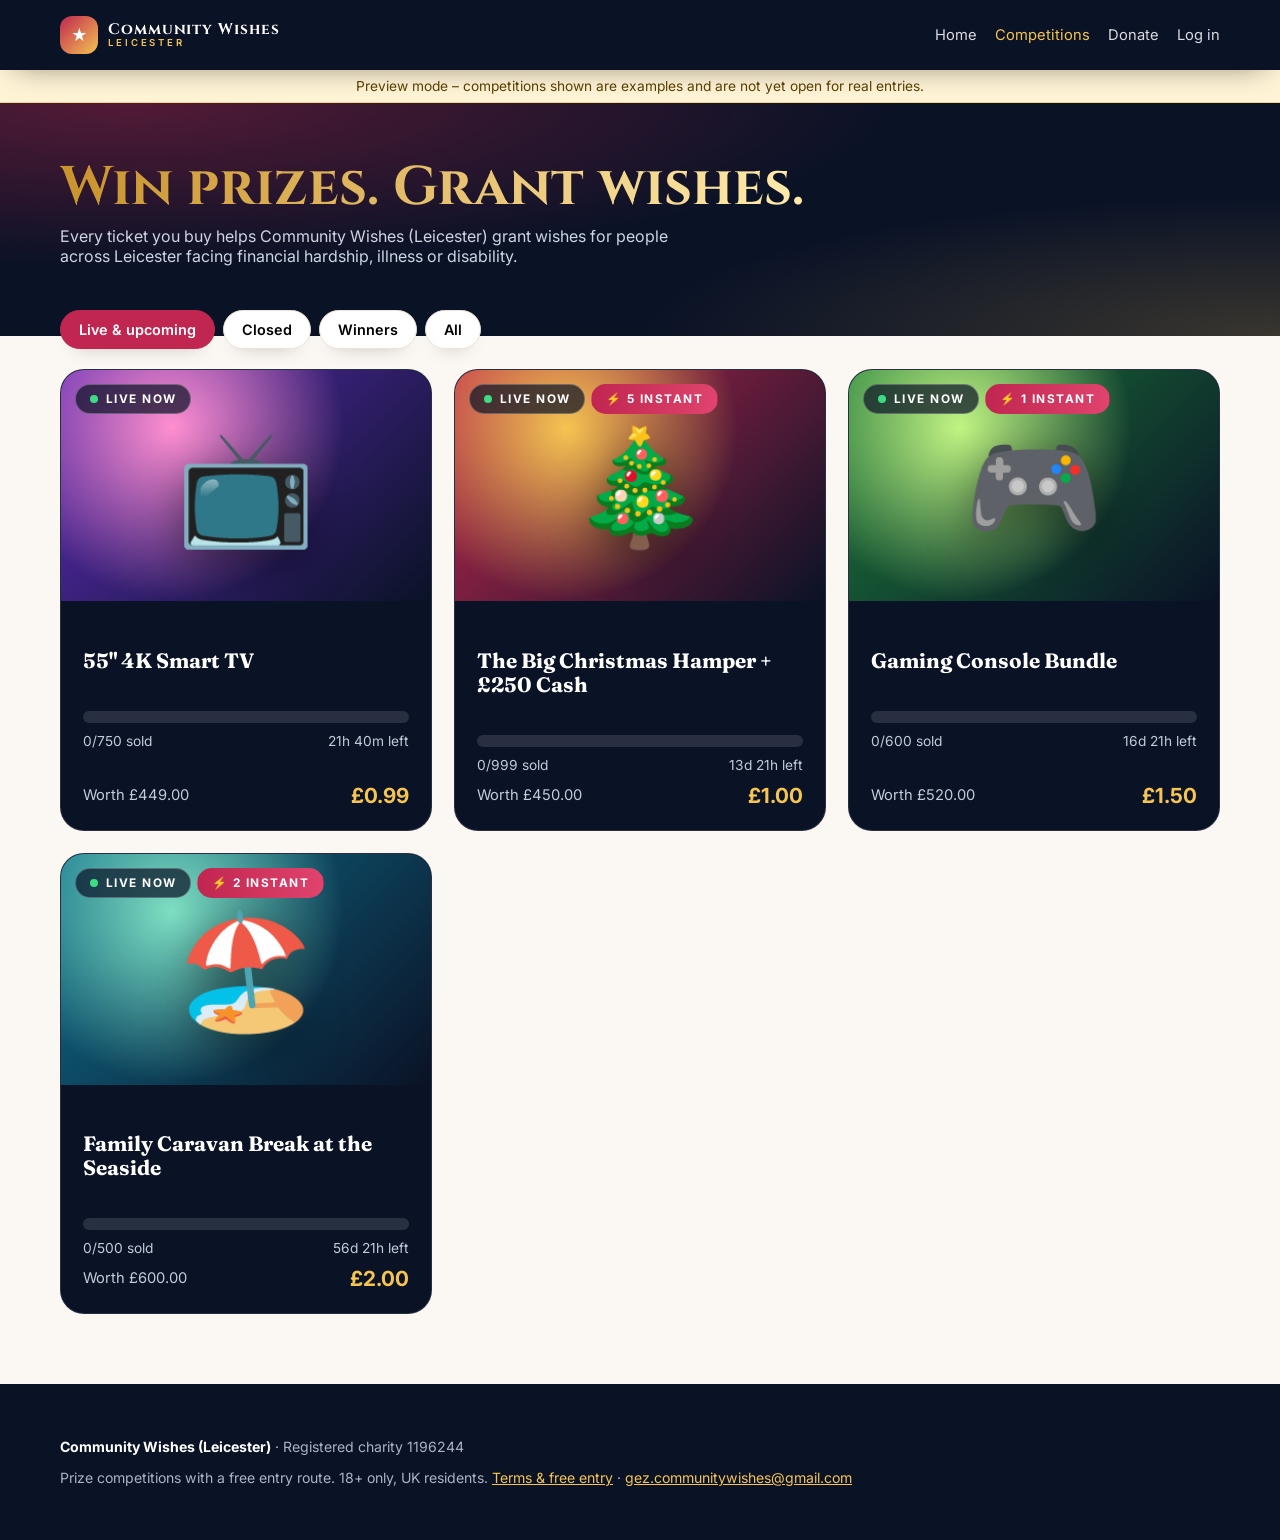
==== commit 2cca5aeb: "Add member login, donate page, website editor and demo admin login - Members: join/log in, My ticket" ====
--- a/competitions.html
+++ b/competitions.html
@@ -12,7 +12,7 @@
 <body class="cw-page">
 <header class="cw-top"><div class="in">
  <a class="cw-logo" href="./"><i>★</i><b>Community Wishes<small>LEICESTER</small></b></a>
- <nav><a href="./" class="hide-m">Home</a><a href="competitions.html" class="on">Competitions</a><a href="terms.html">Terms</a></nav>
+ <nav><a href="./" class="hide-m">Home</a><a href="competitions.html" class="on">Competitions</a><a href="donate.html" class="hide-m">Donate</a><a href="account.html" data-acct>Log in</a></nav>
 </div></header>
 <div id="banner"></div>
 <main id="app"></main>
@@ -85,9 +85,10 @@
      <h2 style="margin-top:22px">2 · Answer the question</h2>
      ${c.question&&c.question.q?`<div class="cw-q"><p style="font-weight:600">${esc(c.question.q)}</p>${c.question.options.map((o,i)=>o?`<label><input type="radio" name="ans" value="${i}"> ${esc(o)}</label>`:'').join('')}</div>`:'<p style="color:var(--cw-ink2)">No question for this competition.</p>'}
      <h2 style="margin-top:22px">3 · Your details</h2>
+     ${CW.currentMember()?`<p style="margin:-4px 0 10px;color:var(--cw-ink2)">Logged in as <b>${esc(CW.currentMember().name)}</b>. Your tickets will appear in <a href="account.html">My account</a>.</p>`:`<p style="margin:-4px 0 10px;color:var(--cw-ink2)"><a href="account.html?back=${encodeURIComponent('competitions.html?id='+c.id)}">Log in or join free</a> to fill this in automatically and track your tickets.</p>`}
      <form class="cw-f" id="ef" novalidate>
-      <label>Full name<input name="name" autocomplete="name" required></label>
-      <div class="two"><label>Email<input name="email" type="email" autocomplete="email" required></label><label>Phone<input name="phone" type="tel" autocomplete="tel"></label></div>
+      <label>Full name<input name="name" autocomplete="name" required value="${esc((CW.currentMember()||{}).name||'')}"></label>
+      <div class="two"><label>Email<input name="email" type="email" autocomplete="email" required value="${esc((CW.currentMember()||{}).email||'')}"></label><label>Phone<input name="phone" type="tel" autocomplete="tel" value="${esc((CW.currentMember()||{}).phone||'')}"></label></div>
       <label class="cw-check"><input type="checkbox" name="age" required> I am 18 or over and a UK resident</label>
       <label class="cw-check"><input type="checkbox" name="terms" required> I agree to the <a href="terms.html" target="_blank">competition terms</a></label>
       <div class="cw-err" id="err" role="alert"></div>
